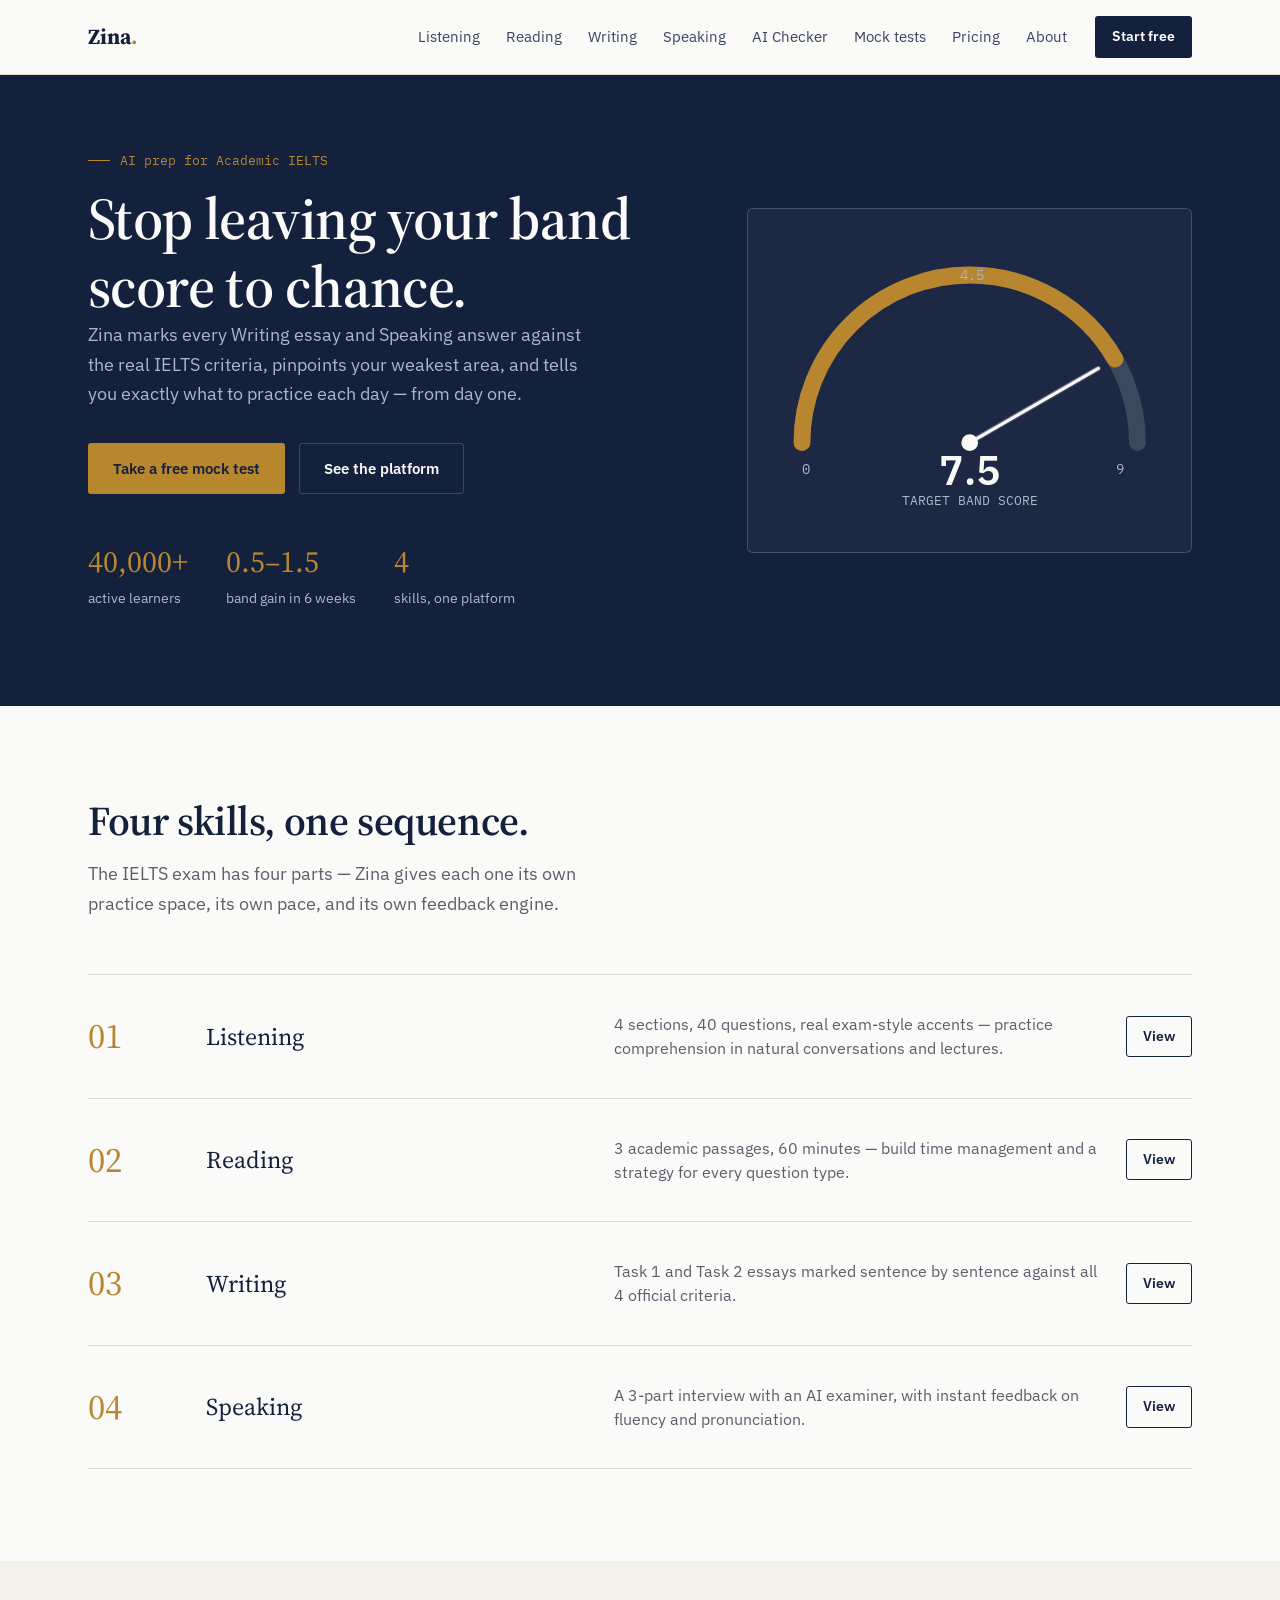
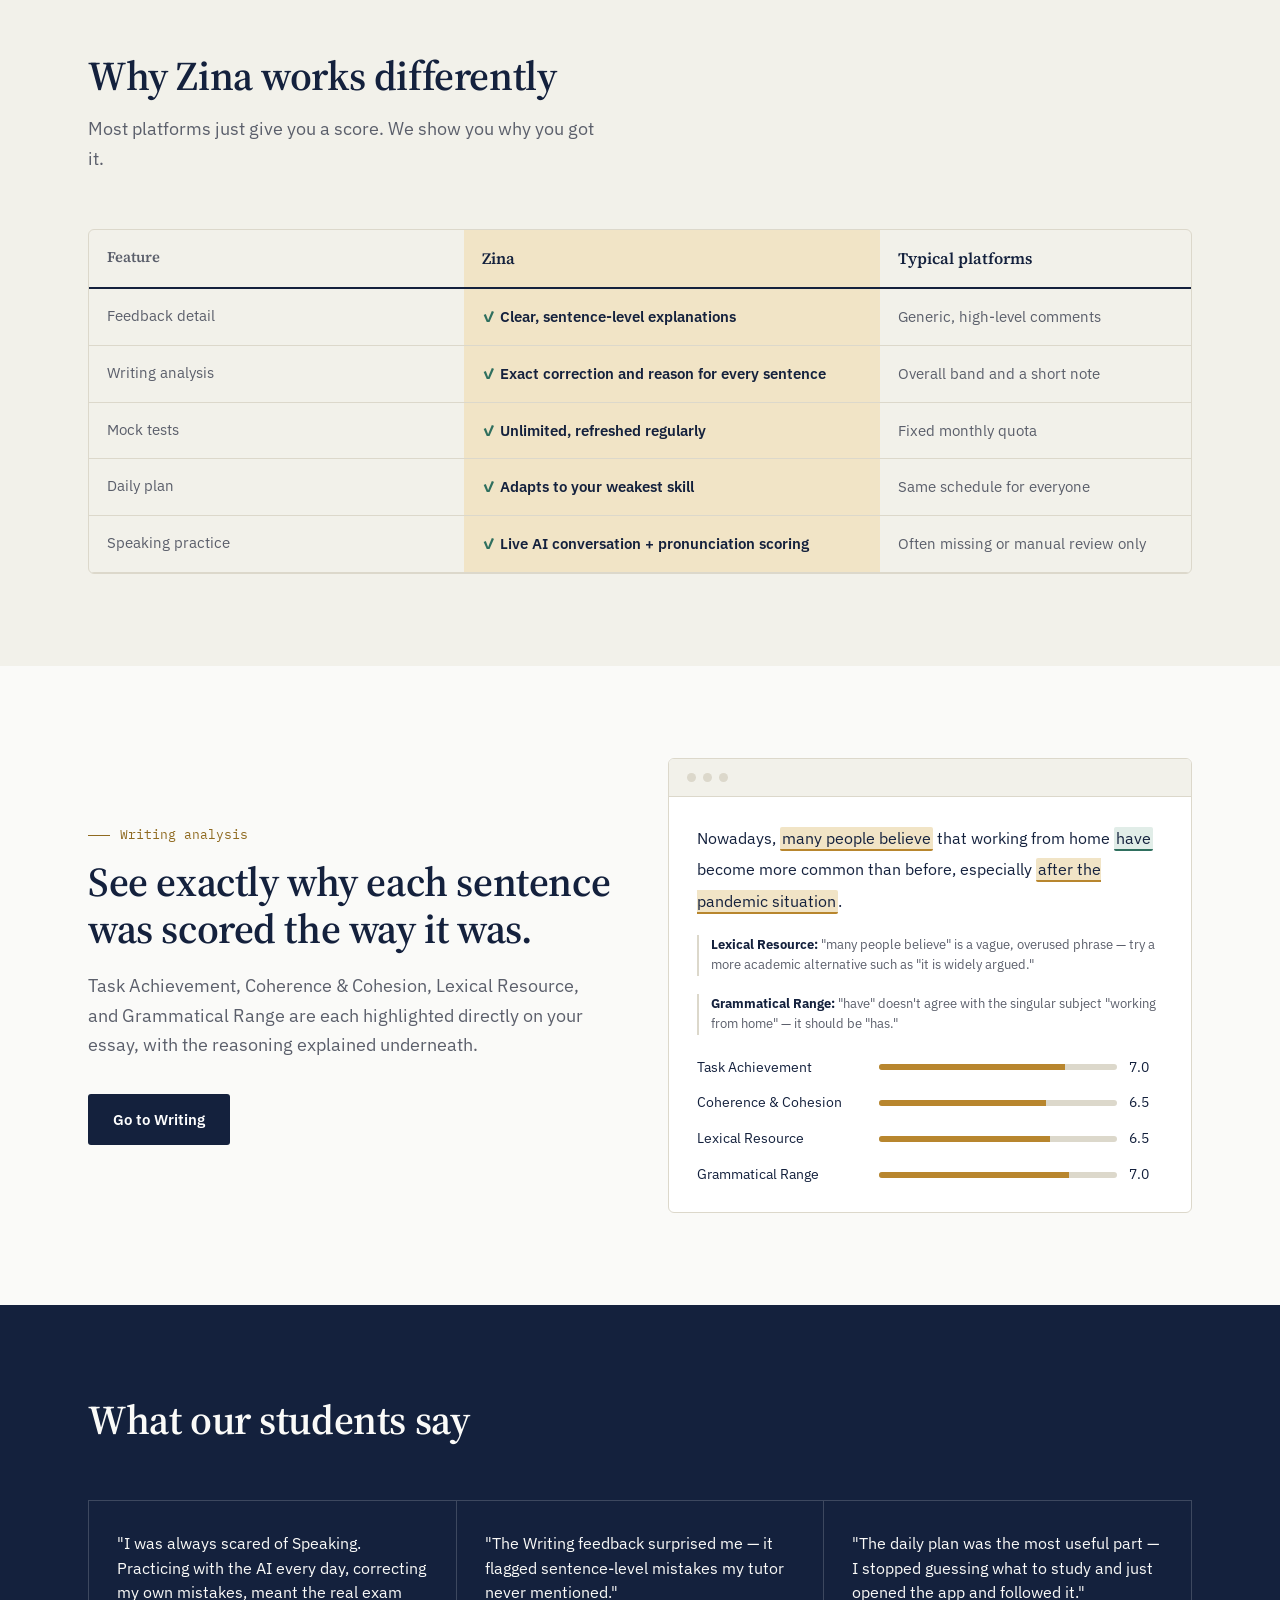
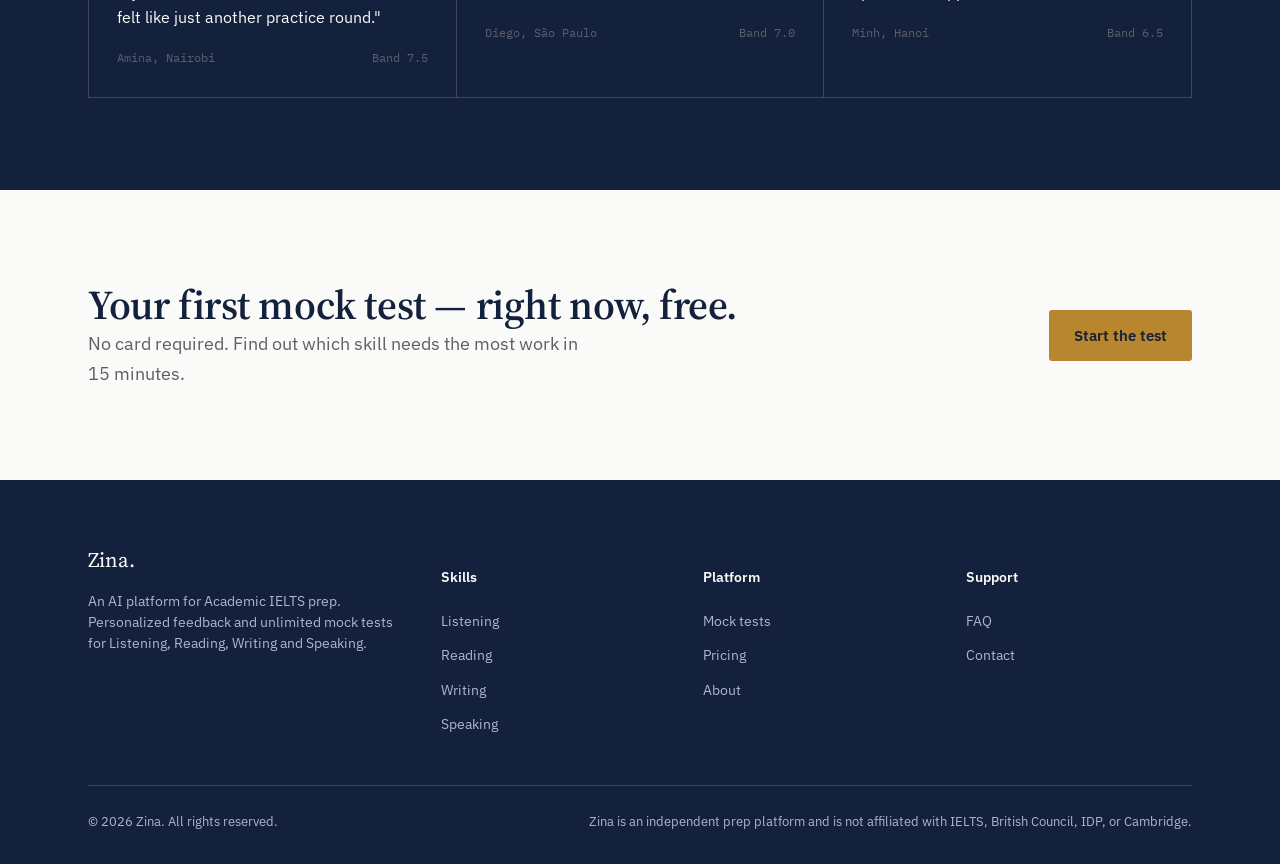
==== index.html @ 62f92fc1 "Initial commit" ====
<!DOCTYPE html>
<html lang="en">
<head>
<meta charset="UTF-8">
<meta name="viewport" content="width=device-width, initial-scale=1.0">
<title>Zina — Prep for IELTS with AI feedback that actually explains why</title>
<meta name="description" content="Zina gives you sentence-level AI feedback on Listening, Reading, Writing and Speaking, unlimited mock tests, and a clear band score breakdown.">
<link rel="preconnect" href="https://fonts.googleapis.com">
<link rel="preconnect" href="https://fonts.gstatic.com" crossorigin>
<link href="https://fonts.googleapis.com/css2?family=Source+Serif+4:opsz,wght@8..60,500;8..60,600;8..60,700&family=IBM+Plex+Sans:wght@400;500;600;700&family=IBM+Plex+Mono:wght@400;500&display=swap" rel="stylesheet">
<link rel="stylesheet" href="assets/style.css">
</head>
<body>

<header class="site-header">
  <div class="wrap header-inner">
    <a href="index.html" class="logo">Zina<span>.</span></a>
    <nav class="main-nav" id="mainNav">
      <a href="listening.html">Listening</a>
      <a href="reading.html">Reading</a>
      <a href="writing.html">Writing</a>
      <a href="speaking.html">Speaking</a>
      <a href="ai-practice.html">AI Checker</a>
      <a href="mock-tests.html">Mock tests</a>
      <a href="pricing.html">Pricing</a>
      <a href="about.html">About</a>
    </nav>
    <div class="header-cta">
      <a href="pricing.html" class="btn btn-primary btn-sm">Start free</a>
      <button class="nav-toggle" id="navToggle" aria-label="Open menu"><span></span></button>
    </div>
  </div>
</header>

<section class="hero on-ink">
  <div class="wrap hero-inner">
    <div>
      <div class="kicker">AI prep for Academic IELTS</div>
      <h1 class="h-xl">Stop leaving your band score to chance.</h1>
      <p class="lede">Zina marks every Writing essay and Speaking answer against the real IELTS criteria, pinpoints your weakest area, and tells you exactly what to practice each day — from day one.</p>
      <div class="btn-row">
        <a href="mock-tests.html" class="btn btn-gold">Take a free mock test</a>
        <a href="#platform" class="btn btn-outline">See the platform</a>
      </div>
      <div class="stat-row">
        <div><span class="num">40,000+</span><span class="lbl">active learners</span></div>
        <div><span class="num">0.5–1.5</span><span class="lbl">band gain in 6 weeks</span></div>
        <div><span class="num">4</span><span class="lbl">skills, one platform</span></div>
      </div>
    </div>

    <div class="gauge-card">
      <svg viewBox="0 0 320 230" width="100%" height="auto" role="img" aria-label="Gauge showing a target band of 7.5">
        <path d="M 20 170 A 140 140 0 0 1 300 170" fill="none" stroke="rgba(250,250,248,0.14)" stroke-width="14" stroke-linecap="round"/>
        <path d="M 20 170 A 140 140 0 0 1 300 170" fill="none" stroke="#B8862E" stroke-width="14" stroke-linecap="round" stroke-dasharray="366.5 439.8"/>
        <text x="20" y="196" font-family="IBM Plex Mono, monospace" font-size="12" fill="#AEB6CC">0</text>
        <text x="152" y="34" font-family="IBM Plex Mono, monospace" font-size="12" fill="#AEB6CC">4.5</text>
        <text x="282" y="196" font-family="IBM Plex Mono, monospace" font-size="12" fill="#AEB6CC">9</text>
        <g class="gauge-needle" data-band="7.5">
          <line x1="160" y1="170" x2="160" y2="46" stroke="#FAFAF8" stroke-width="3" stroke-linecap="round"/>
        </g>
        <circle cx="160" cy="170" r="7" fill="#FAFAF8"/>
        <text x="160" y="205" text-anchor="middle" font-family="Source Serif 4, serif" font-size="34" font-weight="600" fill="#FAFAF8">7.5</text>
        <text x="160" y="222" text-anchor="middle" font-family="IBM Plex Mono, monospace" font-size="10.5" fill="#AEB6CC">TARGET BAND SCORE</text>
      </svg>
    </div>
  </div>
</section>

<section class="section" id="platform">
  <div class="wrap">
    <div class="section-head">
      <div>
        <h2 class="h-lg">Four skills, one sequence.</h2>
        <p class="lede">The IELTS exam has four parts — Zina gives each one its own practice space, its own pace, and its own feedback engine.</p>
      </div>
    </div>

    <ul class="skill-index">
      <li>
        <div class="skill-row">
          <span class="skill-num">01</span>
          <span class="skill-title">Listening</span>
          <span class="skill-desc">4 sections, 40 questions, real exam-style accents — practice comprehension in natural conversations and lectures.</span>
          <a href="listening.html" class="btn btn-outline btn-sm">View</a>
        </div>
      </li>
      <li>
        <div class="skill-row">
          <span class="skill-num">02</span>
          <span class="skill-title">Reading</span>
          <span class="skill-desc">3 academic passages, 60 minutes — build time management and a strategy for every question type.</span>
          <a href="reading.html" class="btn btn-outline btn-sm">View</a>
        </div>
      </li>
      <li>
        <div class="skill-row">
          <span class="skill-num">03</span>
          <span class="skill-title">Writing</span>
          <span class="skill-desc">Task 1 and Task 2 essays marked sentence by sentence against all 4 official criteria.</span>
          <a href="writing.html" class="btn btn-outline btn-sm">View</a>
        </div>
      </li>
      <li>
        <div class="skill-row">
          <span class="skill-num">04</span>
          <span class="skill-title">Speaking</span>
          <span class="skill-desc">A 3-part interview with an AI examiner, with instant feedback on fluency and pronunciation.</span>
          <a href="speaking.html" class="btn btn-outline btn-sm">View</a>
        </div>
      </li>
    </ul>
  </div>
</section>

<section class="section section-alt">
  <div class="wrap">
    <div class="section-head">
      <div>
        <h2 class="h-lg">Why Zina works differently</h2>
        <p class="lede">Most platforms just give you a score. We show you why you got it.</p>
      </div>
    </div>
    <div class="table-scroll">
      <table class="compare-table">
        <thead>
          <tr><th>Feature</th><th class="col-us">Zina</th><th>Typical platforms</th></tr>
        </thead>
        <tbody>
          <tr><td>Feedback detail</td><td class="col-us"><span class="tick">✓</span> Clear, sentence-level explanations</td><td><span class="cross">Generic, high-level comments</span></td></tr>
          <tr><td>Writing analysis</td><td class="col-us"><span class="tick">✓</span> Exact correction and reason for every sentence</td><td><span class="cross">Overall band and a short note</span></td></tr>
          <tr><td>Mock tests</td><td class="col-us"><span class="tick">✓</span> Unlimited, refreshed regularly</td><td><span class="cross">Fixed monthly quota</span></td></tr>
          <tr><td>Daily plan</td><td class="col-us"><span class="tick">✓</span> Adapts to your weakest skill</td><td><span class="cross">Same schedule for everyone</span></td></tr>
          <tr><td>Speaking practice</td><td class="col-us"><span class="tick">✓</span> Live AI conversation + pronunciation scoring</td><td><span class="cross">Often missing or manual review only</span></td></tr>
        </tbody>
      </table>
    </div>
  </div>
</section>

<section class="section">
  <div class="wrap grid-2">
    <div>
      <div class="kicker">Writing analysis</div>
      <h2 class="h-lg">See exactly why each sentence was scored the way it was.</h2>
      <p class="lede" style="margin-top:18px;">Task Achievement, Coherence &amp; Cohesion, Lexical Resource, and Grammatical Range are each highlighted directly on your essay, with the reasoning explained underneath.</p>
      <div class="btn-row">
        <a href="writing.html" class="btn btn-primary">Go to Writing</a>
      </div>
    </div>
    <div class="mockup">
      <div class="mockup-bar"><span></span><span></span><span></span></div>
      <div class="mockup-body">
        <p class="essay-line">Nowadays, <span class="mark tr">many people believe</span> that working from home <span class="mark gr">have</span> become more common than before, especially <span class="mark tr">after the pandemic situation</span>.</p>
        <div class="annot"><b>Lexical Resource:</b> "many people believe" is a vague, overused phrase — try a more academic alternative such as "it is widely argued."</div>
        <div class="annot"><b>Grammatical Range:</b> "have" doesn't agree with the singular subject "working from home" — it should be "has."</div>
        <div class="criteria-bars">
          <div class="criteria-bar"><span>Task Achievement</span><div class="criteria-track"><div class="criteria-fill" style="width:78%;"></div></div><span>7.0</span></div>
          <div class="criteria-bar"><span>Coherence &amp; Cohesion</span><div class="criteria-track"><div class="criteria-fill" style="width:70%;"></div></div><span>6.5</span></div>
          <div class="criteria-bar"><span>Lexical Resource</span><div class="criteria-track"><div class="criteria-fill" style="width:72%;"></div></div><span>6.5</span></div>
          <div class="criteria-bar"><span>Grammatical Range</span><div class="criteria-track"><div class="criteria-fill" style="width:80%;"></div></div><span>7.0</span></div>
        </div>
      </div>
    </div>
  </div>
</section>

<section class="section section-ink">
  <div class="wrap">
    <div class="section-head on-ink">
      <div>
        <h2 class="h-lg">What our students say</h2>
      </div>
    </div>
  </div>
  <div class="wrap">
    <div class="testi-grid" style="border-color:var(--rule-dark);">
      <div class="testi" style="border-color:var(--rule-dark);">
        <p>"I was always scared of Speaking. Practicing with the AI every day, correcting my own mistakes, meant the real exam felt like just another practice round."</p>
        <div class="who"><span>Amina, Nairobi</span><span>Band 7.5</span></div>
      </div>
      <div class="testi" style="border-color:var(--rule-dark);">
        <p>"The Writing feedback surprised me — it flagged sentence-level mistakes my tutor never mentioned."</p>
        <div class="who"><span>Diego, São Paulo</span><span>Band 7.0</span></div>
      </div>
      <div class="testi" style="border-color:var(--rule-dark);">
        <p>"The daily plan was the most useful part — I stopped guessing what to study and just opened the app and followed it."</p>
        <div class="who"><span>Minh, Hanoi</span><span>Band 6.5</span></div>
      </div>
    </div>
  </div>
</section>

<section class="section">
  <div class="wrap cta-band">
    <div>
      <h2 class="h-lg">Your first mock test — right now, free.</h2>
      <p class="lede">No card required. Find out which skill needs the most work in 15 minutes.</p>
    </div>
    <a href="mock-tests.html" class="btn btn-gold">Start the test</a>
  </div>
</section>

<footer class="site-footer">
  <div class="wrap">
    <div class="footer-grid">
      <div>
        <div class="footer-logo">Zina.</div>
        <p class="footer-note">An AI platform for Academic IELTS prep. Personalized feedback and unlimited mock tests for Listening, Reading, Writing and Speaking.</p>
      </div>
      <div>
        <h5>Skills</h5>
        <a href="listening.html">Listening</a>
        <a href="reading.html">Reading</a>
        <a href="writing.html">Writing</a>
        <a href="speaking.html">Speaking</a>
      </div>
      <div>
        <h5>Platform</h5>
        <a href="mock-tests.html">Mock tests</a>
        <a href="pricing.html">Pricing</a>
        <a href="about.html">About</a>
      </div>
      <div>
        <h5>Support</h5>
        <a href="about.html#faq">FAQ</a>
        <a href="about.html#contact">Contact</a>
      </div>
    </div>
    <div class="footer-bottom">
      <span>© 2026 Zina. All rights reserved.</span>
      <span>Zina is an independent prep platform and is not affiliated with IELTS, British Council, IDP, or Cambridge.</span>
    </div>
  </div>
</footer>

<script src="assets/script.js"></script>
</body>
</html>
---- assets/style.css ----
/* ============================================================
   Zina — IELTS prep platform
   Design tokens
   ============================================================ */
:root{
  --ink:        #14213D;   /* deep navy - primary text & dark surfaces */
  --ink-70:     #3B4560;
  --paper:      #FAFAF8;   /* page background */
  --paper-dim:  #F2F1EA;   /* secondary surface */
  --white:      #FFFFFF;
  --gold:       #B8862E;   /* certificate-seal gold, accent */
  --gold-deep:  #8F6A20;
  --gold-tint:  #F1E4C6;
  --green:      #2F6F5E;   /* correct / positive */
  --green-tint: #E1EDE8;
  --rule:       #DCD8CB;   /* hairline rule */
  --rule-dark:  rgba(250,250,248,0.18);
  --muted:      #5B5F6B;
  --muted-on-ink: #AEB6CC;
  --radius-sm:  3px;
  --radius-md:  6px;
  --max:        1160px;
  --serif:      "Source Serif 4", Georgia, "Times New Roman", serif;
  --sans:       "IBM Plex Sans", -apple-system, BlinkMacSystemFont, "Segoe UI", sans-serif;
  --mono:       "IBM Plex Mono", ui-monospace, SFMono-Regular, Menlo, monospace;
}

*, *::before, *::after{ box-sizing:border-box; }
html{ scroll-behavior:smooth; }
body{
  margin:0;
  font-family:var(--sans);
  color:var(--ink);
  background:var(--paper);
  font-size:16px;
  line-height:1.55;
  -webkit-font-smoothing:antialiased;
}
img{ max-width:100%; display:block; }
a{ color:inherit; text-decoration:none; }
ul{ margin:0; padding:0; list-style:none; }
h1,h2,h3,h4{ font-family:var(--serif); font-weight:600; line-height:1.15; margin:0; color:var(--ink); }
p{ margin:0; }
button{ font-family:inherit; cursor:pointer; }

@media (prefers-reduced-motion: reduce){
  *{ animation-duration:0.01ms !important; animation-iteration-count:1 !important; transition-duration:0.01ms !important; scroll-behavior:auto !important; }
}

:focus-visible{ outline:2px solid var(--gold); outline-offset:2px; }

.wrap{ max-width:var(--max); margin:0 auto; padding:0 28px; }

/* ---------- Typography helpers ---------- */
.h-xl{ font-size:clamp(2.4rem, 4.6vw, 4rem); letter-spacing:-0.01em; }
.h-lg{ font-size:clamp(2rem, 3.2vw, 2.8rem); letter-spacing:-0.01em; }
.h-md{ font-size:clamp(1.4rem, 2vw, 1.8rem); }
.lede{ font-size:1.15rem; color:var(--muted); max-width:46ch; line-height:1.6; }
.on-ink .lede{ color:var(--muted-on-ink); }
.on-ink{ color:var(--paper); }
.on-ink h1, .on-ink h2, .on-ink h3{ color:var(--paper); }

.kicker{
  display:flex; align-items:center; gap:10px;
  font-family:var(--mono); font-size:0.8rem; color:var(--gold-deep);
  margin-bottom:14px;
}
.on-ink .kicker{ color:var(--gold); }
.kicker::before{ content:""; width:22px; height:1px; background:currentColor; display:inline-block; }

/* ---------- Buttons ---------- */
.btn{
  display:inline-flex; align-items:center; justify-content:center; gap:8px;
  padding:13px 24px; border-radius:var(--radius-sm);
  font-weight:600; font-size:0.95rem; border:1px solid transparent;
  transition:background .15s ease, color .15s ease, border-color .15s ease;
  white-space:nowrap;
}
.btn-primary{ background:var(--ink); color:var(--white); }
.btn-primary:hover{ background:var(--gold-deep); }
.btn-gold{ background:var(--gold); color:var(--ink); }
.btn-gold:hover{ background:var(--gold-deep); color:var(--white); }
.btn-outline{ border-color:var(--ink); color:var(--ink); }
.btn-outline:hover{ background:var(--ink); color:var(--white); }
.on-ink .btn-outline{ border-color:var(--rule-dark); color:var(--paper); }
.on-ink .btn-outline:hover{ background:var(--paper); color:var(--ink); }
.btn-sm{ padding:9px 16px; font-size:0.85rem; }
.btn-row{ display:flex; gap:14px; flex-wrap:wrap; margin-top:34px; }

/* ============================================================
   Header
   ============================================================ */
.site-header{
  position:sticky; top:0; z-index:50;
  background:rgba(250,250,248,0.92); backdrop-filter:blur(8px);
  border-bottom:1px solid var(--rule);
}
.header-inner{ display:flex; align-items:center; gap:28px; height:74px; }
.logo{ font-family:var(--serif); font-weight:700; font-size:1.35rem; color:var(--ink); margin-right:auto; }
.logo span{ color:var(--gold); }
.main-nav{ display:flex; gap:26px; }
.main-nav a{ font-size:0.94rem; color:var(--ink-70); padding:6px 0; border-bottom:1px solid transparent; }
.main-nav a:hover, .main-nav a.active{ color:var(--ink); border-color:var(--gold); }
.header-cta{ display:flex; align-items:center; gap:16px; }
.nav-toggle{
  display:none; width:38px; height:38px; border:1px solid var(--rule); background:none;
  border-radius:var(--radius-sm); position:relative;
}
.nav-toggle span, .nav-toggle::before, .nav-toggle::after{
  content:""; position:absolute; left:9px; right:9px; height:1.5px; background:var(--ink);
}
.nav-toggle::before{ top:13px; } .nav-toggle span{ top:18px; position:absolute; } .nav-toggle::after{ top:23px; }

@media (max-width:920px){
  .main-nav{
    position:absolute; top:74px; left:0; right:0; background:var(--paper);
    border-bottom:1px solid var(--rule); flex-direction:column; gap:0; padding:8px 28px 18px;
    display:none;
  }
  .main-nav.open{ display:flex; }
  .main-nav a{ padding:12px 0; border-bottom:1px solid var(--rule); width:100%; }
  .header-cta .btn-sm{ display:none; }
  .nav-toggle{ display:block; }
}

/* ============================================================
   Hero
   ============================================================ */
.hero{ background:var(--ink); color:var(--paper); padding:76px 0 96px; overflow:hidden; }
.hero-inner{ display:grid; grid-template-columns:1.15fr 0.85fr; gap:56px; align-items:center; }
@media (max-width:880px){ .hero-inner{ grid-template-columns:1fr; } }

.stat-row{ display:flex; gap:38px; margin-top:44px; flex-wrap:wrap; }
.stat-row .num{ font-family:var(--serif); font-size:1.9rem; color:var(--gold); display:block; }
.stat-row .lbl{ font-size:0.86rem; color:var(--muted-on-ink); }

/* Gauge */
.gauge-card{
  background:rgba(255,255,255,0.04); border:1px solid var(--rule-dark);
  border-radius:var(--radius-md); padding:30px; text-align:center;
}
.gauge-figure{ position:relative; width:100%; max-width:320px; margin:0 auto; }
.gauge-needle{
  transform-origin:160px 170px;
  animation:sweep 1.4s cubic-bezier(.2,.9,.25,1) forwards;
}
@keyframes sweep{
  from{ transform:rotate(-90deg); }
  to{ transform:rotate(var(--needle-angle, 45deg)); }
}
.gauge-score{ font-family:var(--serif); font-size:2.6rem; color:var(--paper); margin-top:-58px; }
.gauge-caption{ font-family:var(--mono); font-size:0.8rem; color:var(--muted-on-ink); margin-top:6px; }

/* ============================================================
   Sections generic
   ============================================================ */
.section{ padding:92px 0; }
.section-tight{ padding:56px 0; }
.section-alt{ background:var(--paper-dim); }
.section-ink{ background:var(--ink); color:var(--paper); }
.section-head{ display:flex; justify-content:space-between; align-items:flex-end; gap:24px; margin-bottom:56px; flex-wrap:wrap; }
.section-head .lede{ margin-top:14px; }

/* ---------- Skills index (numbered rows, TOC style) ---------- */
.skill-row{
  display:grid; grid-template-columns:90px 1.1fr 1.4fr auto; gap:28px; align-items:center;
  padding:34px 0; border-top:1px solid var(--rule);
}
.skill-index{ list-style:none; margin:0; padding:0; }
.skill-index li:last-child .skill-row{ border-bottom:1px solid var(--rule); }
.skill-num{ font-family:var(--serif); font-size:2.2rem; color:var(--gold); }
.skill-title{ font-family:var(--serif); font-size:1.5rem; }
.skill-desc{ color:var(--muted); font-size:0.98rem; }
.skill-row .btn{ justify-self:end; }
@media (max-width:760px){
  .skill-row{ grid-template-columns:50px 1fr; row-gap:10px; }
  .skill-row .btn{ grid-column:2; justify-self:start; }
}

/* ---------- Comparison table ---------- */
.compare-table{ width:100%; border-collapse:collapse; font-size:0.96rem; }
.compare-table th, .compare-table td{ padding:16px 18px; border-bottom:1px solid var(--rule); text-align:left; vertical-align:top; }
.compare-table thead th{ font-family:var(--serif); font-size:1rem; font-weight:600; border-bottom:2px solid var(--ink); }
.compare-table td:first-child, .compare-table th:first-child{ color:var(--muted); font-size:0.92rem; width:34%; }
.compare-table .col-us{ background:var(--gold-tint); font-weight:600; }
.tick{ color:var(--green); font-weight:700; }
.cross{ color:var(--muted); }
.table-scroll{ overflow-x:auto; border:1px solid var(--rule); border-radius:var(--radius-md); }
.table-scroll table{ min-width:640px; }

/* ---------- Feature list rows (icon + text) ---------- */
.feature-grid{ display:grid; grid-template-columns:repeat(3,1fr); gap:1px; background:var(--rule); border:1px solid var(--rule); }
.feature-cell{ background:var(--paper); padding:32px; }
.feature-cell .ic{ width:34px; height:34px; margin-bottom:18px; color:var(--gold); }
.feature-cell h3{ font-size:1.15rem; margin-bottom:10px; }
.feature-cell p{ color:var(--muted); font-size:0.94rem; }
@media (max-width:820px){ .feature-grid{ grid-template-columns:1fr; } }

/* ---------- Writing/Speaking feedback mockup ---------- */
.mockup{
  background:var(--white); border:1px solid var(--rule); border-radius:var(--radius-md);
  overflow:hidden;
}
.mockup-bar{ display:flex; gap:7px; padding:14px 18px; border-bottom:1px solid var(--rule); background:var(--paper-dim); }
.mockup-bar span{ width:9px; height:9px; border-radius:50%; background:var(--rule); }
.mockup-body{ padding:26px 28px; }
.essay-line{ font-size:0.98rem; line-height:2; }
.mark{ padding:1px 2px; border-radius:2px; position:relative; cursor:default; }
.mark.tr{ background:var(--gold-tint); border-bottom:2px solid var(--gold); }
.mark.gr{ background:var(--green-tint); border-bottom:2px solid var(--green); }
.annot{ font-size:0.82rem; color:var(--muted); border-left:2px solid var(--rule); padding-left:12px; margin-top:18px; }
.annot b{ color:var(--ink); }

.criteria-bars{ margin-top:22px; display:grid; gap:14px; }
.criteria-bar{ display:grid; grid-template-columns:170px 1fr 34px; align-items:center; gap:12px; font-size:0.88rem; }
.criteria-track{ height:6px; background:var(--rule); border-radius:3px; overflow:hidden; }
.criteria-fill{ height:100%; background:var(--gold); }

/* ---------- Testimonials ---------- */
.testi-grid{ display:grid; grid-template-columns:repeat(3,1fr); gap:0; border-top:1px solid var(--rule); border-left:1px solid var(--rule); }
.testi{ border-right:1px solid var(--rule); border-bottom:1px solid var(--rule); padding:30px 28px; }
.testi p{ font-size:1rem; }
.testi .who{ margin-top:18px; display:flex; justify-content:space-between; font-family:var(--mono); font-size:0.78rem; color:var(--muted); }
@media (max-width:820px){ .testi-grid{ grid-template-columns:1fr; } }

/* ---------- Pricing ---------- */
.price-grid{ display:grid; grid-template-columns:repeat(3,1fr); gap:22px; }
@media (max-width:900px){ .price-grid{ grid-template-columns:1fr; } }
.price-card{ border:1px solid var(--rule); border-radius:var(--radius-md); padding:34px; display:flex; flex-direction:column; background:var(--white); }
.price-card.featured{ border-color:var(--ink); box-shadow:0 0 0 1px var(--ink); }
.price-flag{ font-family:var(--mono); font-size:0.75rem; color:var(--gold-deep); margin-bottom:14px; }
.price-amount{ font-family:var(--serif); font-size:2.4rem; margin:12px 0 4px; }
.price-amount sub{ font-family:var(--sans); font-size:0.95rem; color:var(--muted); }
.price-list{ margin:26px 0; display:grid; gap:12px; }
.price-list li{ font-size:0.92rem; display:flex; gap:10px; }
.price-list li::before{ content:"—"; color:var(--gold); flex-shrink:0; }
.price-card .btn{ margin-top:auto; }

/* ---------- FAQ accordion ---------- */
.faq-item{ border-bottom:1px solid var(--rule); }
.faq-q{
  width:100%; text-align:left; background:none; border:0; padding:22px 0;
  display:flex; justify-content:space-between; align-items:center; gap:20px;
  font-family:var(--serif); font-size:1.08rem; color:var(--ink);
}
.faq-q .plus{ font-family:var(--mono); font-size:1.2rem; color:var(--gold-deep); transition:transform .2s ease; flex-shrink:0; }
.faq-item.open .faq-q .plus{ transform:rotate(45deg); }
.faq-a{ max-height:0; overflow:hidden; transition:max-height .25s ease; }
.faq-item.open .faq-a{ max-height:400px; }
.faq-a p{ padding-bottom:22px; color:var(--muted); max-width:70ch; }

/* ---------- Format / info tables ---------- */
.info-grid{ display:grid; grid-template-columns:repeat(4,1fr); gap:1px; background:var(--rule); border:1px solid var(--rule); margin-top:40px; }
.info-cell{ background:var(--white); padding:24px 22px; }
.info-cell .num{ font-family:var(--mono); font-size:0.78rem; color:var(--gold-deep); }
.info-cell .val{ font-family:var(--serif); font-size:1.7rem; margin:8px 0 4px; }
.info-cell .lbl2{ font-size:0.85rem; color:var(--muted); }
@media (max-width:760px){ .info-grid{ grid-template-columns:1fr 1fr; } }

/* ---------- Steps ---------- */
.steps{ display:grid; gap:0; margin-top:10px; }
.step{ display:grid; grid-template-columns:56px 1fr; gap:24px; padding:26px 0; border-top:1px solid var(--rule); }
.steps > .step:last-child{ border-bottom:1px solid var(--rule); }
.step .n{ font-family:var(--serif); color:var(--gold); font-size:1.3rem; }
.step h4{ font-size:1.1rem; margin-bottom:6px; }
.step p{ color:var(--muted); font-size:0.94rem; max-width:56ch; }

/* ---------- CTA band ---------- */
.cta-band{ text-align:left; display:flex; justify-content:space-between; align-items:center; gap:30px; flex-wrap:wrap; }

/* ---------- Footer ---------- */
.site-footer{ background:var(--ink); color:var(--muted-on-ink); padding:64px 0 32px; }
.footer-grid{ display:grid; grid-template-columns:1.4fr 1fr 1fr 1fr; gap:36px; padding-bottom:44px; border-bottom:1px solid var(--rule-dark); }
.footer-grid h5{ color:var(--paper); font-family:var(--sans); font-size:0.85rem; font-weight:600; margin-bottom:16px; }
.footer-grid a{ display:block; padding:6px 0; font-size:0.9rem; }
.footer-grid a:hover{ color:var(--gold); }
.footer-logo{ font-family:var(--serif); font-size:1.3rem; color:var(--paper); margin-bottom:14px; }
.footer-note{ font-size:0.85rem; max-width:42ch; }
.footer-bottom{ display:flex; justify-content:space-between; padding-top:26px; font-size:0.8rem; flex-wrap:wrap; gap:10px; }
@media (max-width:820px){ .footer-grid{ grid-template-columns:1fr 1fr; } }

/* ---------- Utility ---------- */
.grid-2{ display:grid; grid-template-columns:1fr 1fr; gap:56px; align-items:center; }
@media (max-width:880px){ .grid-2{ grid-template-columns:1fr; gap:36px; } }
.tag{ display:inline-block; font-family:var(--mono); font-size:0.72rem; padding:4px 9px; border:1px solid var(--rule); border-radius:20px; color:var(--muted); margin-right:8px; margin-bottom:8px;}
.page-hero{ padding:64px 0 60px; border-bottom:1px solid var(--rule); }
.page-hero .lede{ margin-top:16px; }
.breadcrumb{ font-family:var(--mono); font-size:0.78rem; color:var(--muted); margin-bottom:18px; }
.breadcrumb a{ color:var(--gold-deep); }
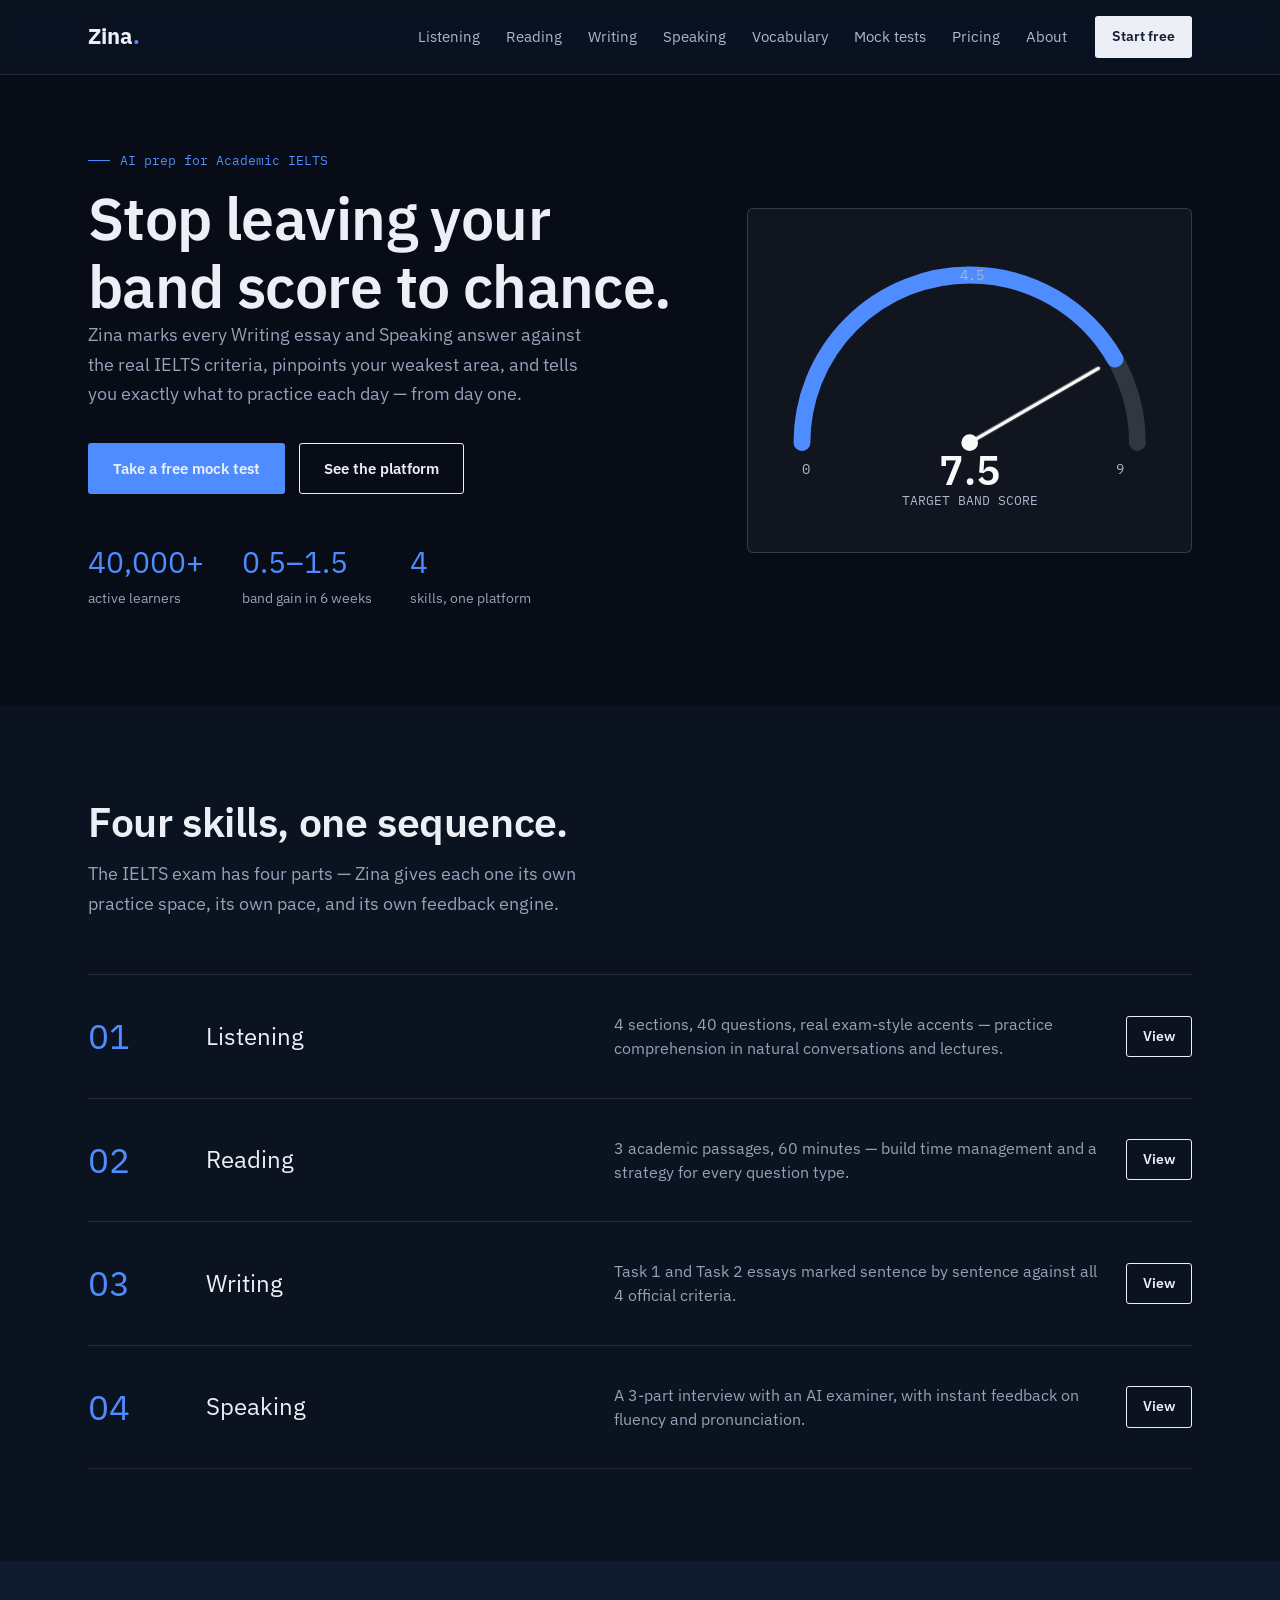
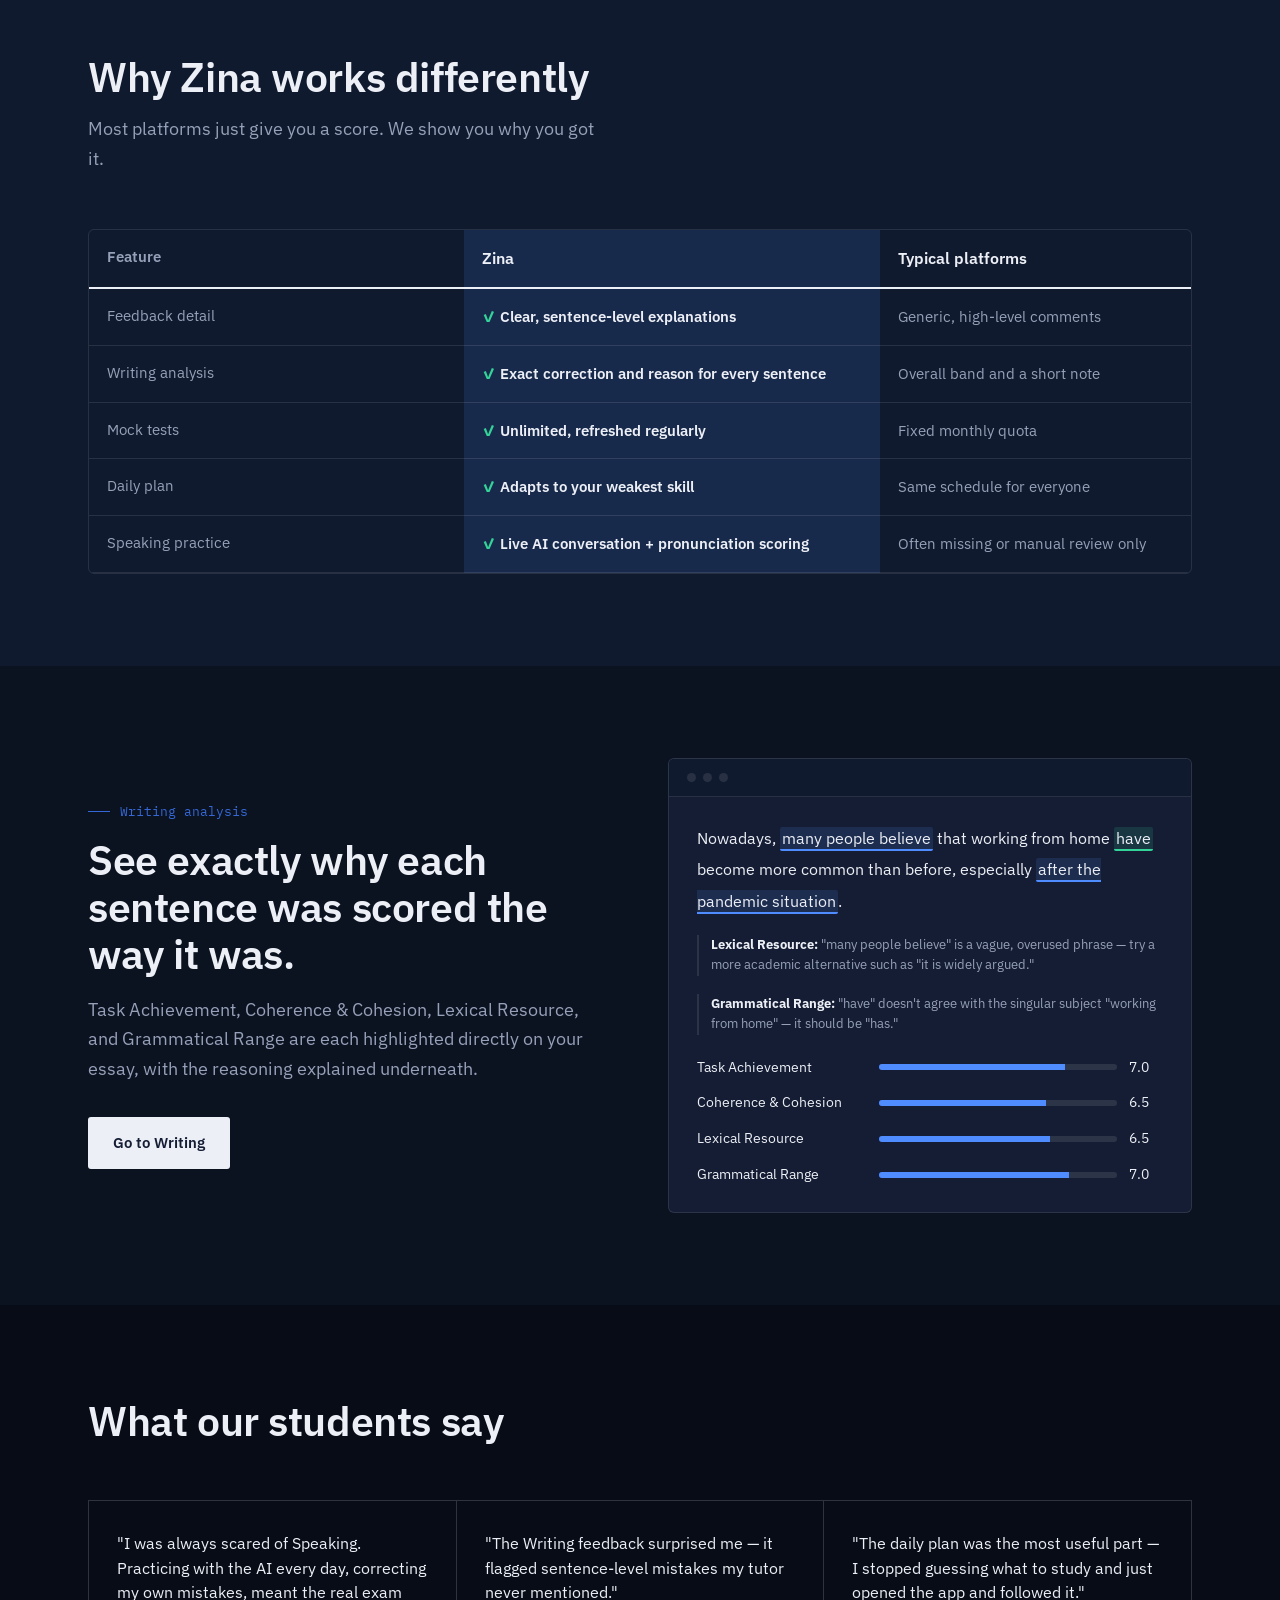
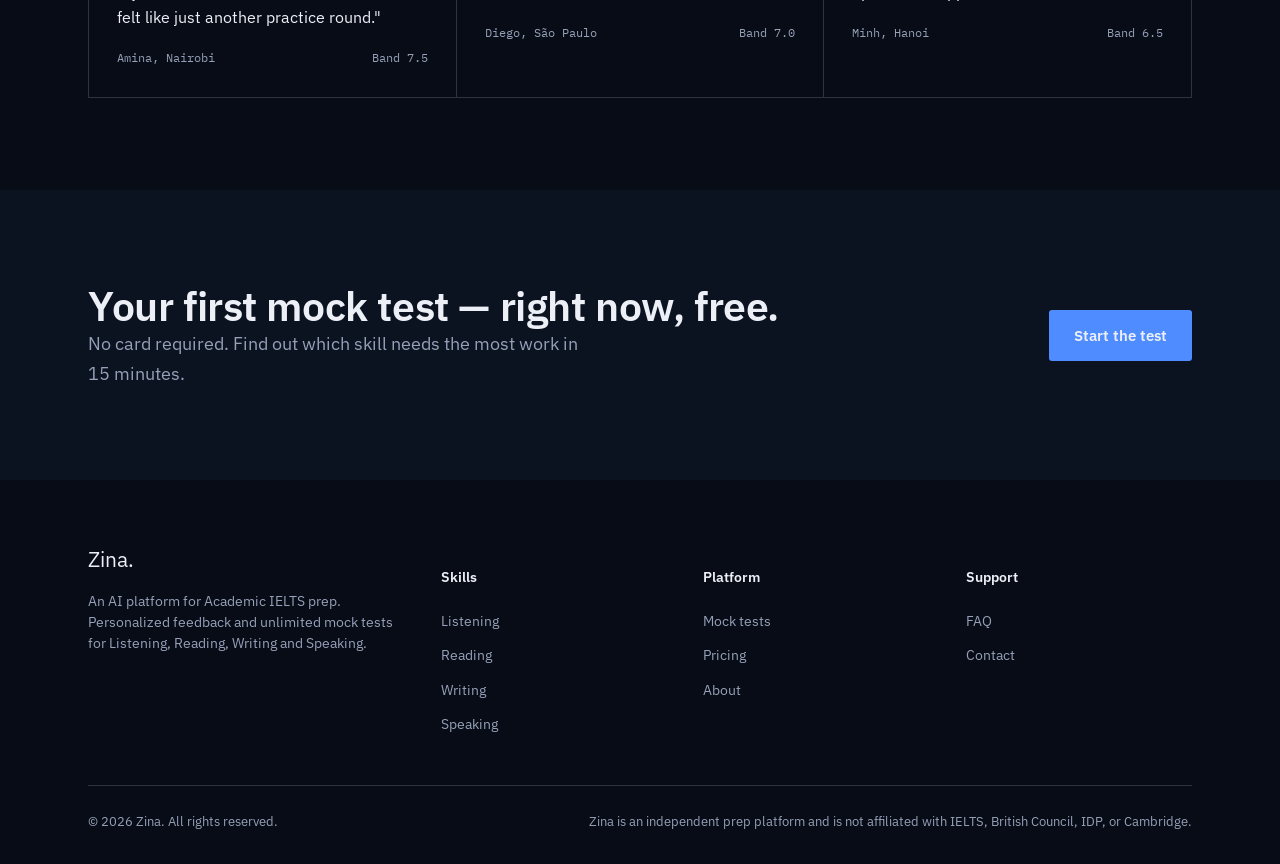
==== commit fedb3ac0: "essential changes" ====
--- a/index.html
+++ b/index.html
@@ -20,7 +20,7 @@
       <a href="reading.html">Reading</a>
       <a href="writing.html">Writing</a>
       <a href="speaking.html">Speaking</a>
-      <a href="ai-practice.html">AI Checker</a>
+      <a href="vocabulary.html">Vocabulary</a>
       <a href="mock-tests.html">Mock tests</a>
       <a href="pricing.html">Pricing</a>
       <a href="about.html">About</a>
@@ -52,7 +52,7 @@
     <div class="gauge-card">
       <svg viewBox="0 0 320 230" width="100%" height="auto" role="img" aria-label="Gauge showing a target band of 7.5">
         <path d="M 20 170 A 140 140 0 0 1 300 170" fill="none" stroke="rgba(250,250,248,0.14)" stroke-width="14" stroke-linecap="round"/>
-        <path d="M 20 170 A 140 140 0 0 1 300 170" fill="none" stroke="#B8862E" stroke-width="14" stroke-linecap="round" stroke-dasharray="366.5 439.8"/>
+        <path d="M 20 170 A 140 140 0 0 1 300 170" fill="none" stroke="#4F8CFF" stroke-width="14" stroke-linecap="round" stroke-dasharray="366.5 439.8"/>
         <text x="20" y="196" font-family="IBM Plex Mono, monospace" font-size="12" fill="#AEB6CC">0</text>
         <text x="152" y="34" font-family="IBM Plex Mono, monospace" font-size="12" fill="#AEB6CC">4.5</text>
         <text x="282" y="196" font-family="IBM Plex Mono, monospace" font-size="12" fill="#AEB6CC">9</text>
--- a/assets/style.css
+++ b/assets/style.css
@@ -3,24 +3,25 @@
    Design tokens
    ============================================================ */
 :root{
-  --ink:        #14213D;   /* deep navy - primary text & dark surfaces */
-  --ink-70:     #3B4560;
-  --paper:      #FAFAF8;   /* page background */
-  --paper-dim:  #F2F1EA;   /* secondary surface */
-  --white:      #FFFFFF;
-  --gold:       #B8862E;   /* certificate-seal gold, accent */
-  --gold-deep:  #8F6A20;
-  --gold-tint:  #F1E4C6;
-  --green:      #2F6F5E;   /* correct / positive */
-  --green-tint: #E1EDE8;
-  --rule:       #DCD8CB;   /* hairline rule */
-  --rule-dark:  rgba(250,250,248,0.18);
-  --muted:      #5B5F6B;
-  --muted-on-ink: #AEB6CC;
+  --ink:        #EDEFF6;   /* near-white — primary text (was dark navy) */
+  --ink-70:     #AEB8CC;   /* muted light text for nav etc. */
+  --paper:      #0B1220;   /* page background — deep navy/near-black */
+  --paper-dim:  #0F1A2E;   /* secondary surface (alt sections) */
+  --deep:       #070C16;   /* darkest band — hero / footer / inverted sections */
+  --white:      #141D33;   /* elevated card surface (was pure white) */
+  --gold:       #4F8CFF;   /* primary accent — vivid blue (was gold) */
+  --gold-deep:  #3568D6;   /* accent hover/deeper */
+  --gold-tint:  rgba(79,140,255,0.14);
+  --green:      #34D399;   /* correct / positive */
+  --green-tint: rgba(52,211,153,0.14);
+  --rule:       rgba(255,255,255,0.10);   /* hairline border on dark surfaces */
+  --rule-dark:  rgba(255,255,255,0.16);
+  --muted:      #96A0B8;   /* muted light-gray text */
+  --muted-on-ink: #96A0B8;
   --radius-sm:  3px;
   --radius-md:  6px;
   --max:        1160px;
-  --serif:      "Source Serif 4", Georgia, "Times New Roman", serif;
+  --serif:      "IBM Plex Sans", -apple-system, BlinkMacSystemFont, "Segoe UI", sans-serif;
   --sans:       "IBM Plex Sans", -apple-system, BlinkMacSystemFont, "Segoe UI", sans-serif;
   --mono:       "IBM Plex Mono", ui-monospace, SFMono-Regular, Menlo, monospace;
 }
@@ -57,8 +58,6 @@
 .h-md{ font-size:clamp(1.4rem, 2vw, 1.8rem); }
 .lede{ font-size:1.15rem; color:var(--muted); max-width:46ch; line-height:1.6; }
 .on-ink .lede{ color:var(--muted-on-ink); }
-.on-ink{ color:var(--paper); }
-.on-ink h1, .on-ink h2, .on-ink h3{ color:var(--paper); }
 
 .kicker{
   display:flex; align-items:center; gap:10px;
@@ -82,8 +81,6 @@
 .btn-gold:hover{ background:var(--gold-deep); color:var(--white); }
 .btn-outline{ border-color:var(--ink); color:var(--ink); }
 .btn-outline:hover{ background:var(--ink); color:var(--white); }
-.on-ink .btn-outline{ border-color:var(--rule-dark); color:var(--paper); }
-.on-ink .btn-outline:hover{ background:var(--paper); color:var(--ink); }
 .btn-sm{ padding:9px 16px; font-size:0.85rem; }
 .btn-row{ display:flex; gap:14px; flex-wrap:wrap; margin-top:34px; }
 
@@ -92,7 +89,7 @@
    ============================================================ */
 .site-header{
   position:sticky; top:0; z-index:50;
-  background:rgba(250,250,248,0.92); backdrop-filter:blur(8px);
+  background:rgba(11,18,32,0.88); backdrop-filter:blur(8px);
   border-bottom:1px solid var(--rule);
 }
 .header-inner{ display:flex; align-items:center; gap:28px; height:74px; }
@@ -126,7 +123,7 @@
 /* ============================================================
    Hero
    ============================================================ */
-.hero{ background:var(--ink); color:var(--paper); padding:76px 0 96px; overflow:hidden; }
+.hero{ background:var(--deep); color:var(--ink); padding:76px 0 96px; overflow:hidden; }
 .hero-inner{ display:grid; grid-template-columns:1.15fr 0.85fr; gap:56px; align-items:center; }
 @media (max-width:880px){ .hero-inner{ grid-template-columns:1fr; } }
 
@@ -157,7 +154,7 @@
 .section{ padding:92px 0; }
 .section-tight{ padding:56px 0; }
 .section-alt{ background:var(--paper-dim); }
-.section-ink{ background:var(--ink); color:var(--paper); }
+.section-ink{ background:var(--deep); color:var(--ink); }
 .section-head{ display:flex; justify-content:space-between; align-items:flex-end; gap:24px; margin-bottom:56px; flex-wrap:wrap; }
 .section-head .lede{ margin-top:14px; }
 
@@ -269,12 +266,12 @@
 .cta-band{ text-align:left; display:flex; justify-content:space-between; align-items:center; gap:30px; flex-wrap:wrap; }
 
 /* ---------- Footer ---------- */
-.site-footer{ background:var(--ink); color:var(--muted-on-ink); padding:64px 0 32px; }
+.site-footer{ background:var(--deep); color:var(--muted-on-ink); padding:64px 0 32px; }
 .footer-grid{ display:grid; grid-template-columns:1.4fr 1fr 1fr 1fr; gap:36px; padding-bottom:44px; border-bottom:1px solid var(--rule-dark); }
-.footer-grid h5{ color:var(--paper); font-family:var(--sans); font-size:0.85rem; font-weight:600; margin-bottom:16px; }
+.footer-grid h5{ color:var(--ink); font-family:var(--sans); font-size:0.85rem; font-weight:600; margin-bottom:16px; }
 .footer-grid a{ display:block; padding:6px 0; font-size:0.9rem; }
 .footer-grid a:hover{ color:var(--gold); }
-.footer-logo{ font-family:var(--serif); font-size:1.3rem; color:var(--paper); margin-bottom:14px; }
+.footer-logo{ font-family:var(--serif); font-size:1.3rem; color:var(--ink); margin-bottom:14px; }
 .footer-note{ font-size:0.85rem; max-width:42ch; }
 .footer-bottom{ display:flex; justify-content:space-between; padding-top:26px; font-size:0.8rem; flex-wrap:wrap; gap:10px; }
 @media (max-width:820px){ .footer-grid{ grid-template-columns:1fr 1fr; } }
@@ -287,3 +284,113 @@
 .page-hero .lede{ margin-top:16px; }
 .breadcrumb{ font-family:var(--mono); font-size:0.78rem; color:var(--muted); margin-bottom:18px; }
 .breadcrumb a{ color:var(--gold-deep); }
+
+/* ============================================================
+   Embedded AI exam widget (Writing / Speaking practice)
+   ============================================================ */
+.tabs{ display:flex; gap:0; border-bottom:1px solid var(--rule); margin-bottom:36px; }
+.tab-btn{
+  flex:1; text-align:center; padding:16px 0; font-family:var(--serif); font-size:1.05rem;
+  background:none; border:none; border-bottom:2px solid transparent; color:var(--muted);
+}
+.tab-btn.active{ color:var(--ink); border-color:var(--gold); }
+.panel{ display:none; }
+.panel.active{ display:block; }
+
+.exam-topbar{
+  display:flex; justify-content:space-between; align-items:center; gap:16px;
+  background:var(--paper-dim); border:1px solid var(--rule); border-radius:var(--radius-md);
+  padding:18px 22px; margin-bottom:24px; flex-wrap:wrap;
+}
+.timer{ font-family:var(--mono); font-size:1.8rem; color:var(--ink); font-weight:600; }
+.timer.warn{ color:#F87171; }
+
+.cue-card{
+  background:var(--white); border:1px solid var(--rule); border-left:4px solid var(--gold);
+  border-radius:var(--radius-sm); padding:24px 26px; margin-bottom:22px;
+}
+.cue-card h3{ font-size:1.2rem; margin-bottom:12px; }
+.cue-card ul{ display:grid; gap:6px; padding-left:18px; list-style:disc; color:var(--muted); font-size:0.94rem; }
+
+textarea.exam-input{
+  width:100%; min-height:240px; padding:18px; border:1px solid var(--rule); border-radius:var(--radius-sm);
+  font-family:var(--sans); font-size:1rem; line-height:1.6; resize:vertical; background:var(--white); color:var(--ink);
+}
+textarea.exam-input:disabled{ background:var(--paper-dim); color:var(--muted); }
+.word-count{ font-family:var(--mono); font-size:0.8rem; color:var(--muted); margin-top:8px; text-align:right; }
+
+.exam-actions{ display:flex; gap:12px; margin-top:20px; flex-wrap:wrap; }
+
+.locked-banner{
+  display:none; background:rgba(234,179,8,0.10); border:1px solid rgba(234,179,8,0.35); color:#FCD34D;
+  padding:14px 18px; border-radius:var(--radius-sm); font-size:0.92rem; margin-bottom:18px;
+}
+.locked-banner.show{ display:block; }
+
+.mic-row{ display:flex; align-items:center; gap:14px; margin-bottom:14px; }
+.mic-btn{
+  width:52px; height:52px; border-radius:50%; border:2px solid var(--ink); background:var(--white);
+  display:flex; align-items:center; justify-content:center; font-size:1.3rem; flex-shrink:0; color:var(--ink);
+}
+.mic-btn.recording{ background:#F87171; border-color:#F87171; color:#0B1220; animation:pulse 1.2s infinite; }
+@keyframes pulse{ 0%,100%{ box-shadow:0 0 0 0 rgba(248,113,113,0.4);} 50%{ box-shadow:0 0 0 10px rgba(248,113,113,0);} }
+
+.result-card{ margin-top:36px; border:1px solid var(--rule); border-radius:var(--radius-md); overflow:hidden; }
+.result-head{ background:var(--gold); color:#fff; padding:26px; display:flex; justify-content:space-between; align-items:center; flex-wrap:wrap; gap:14px; }
+.result-head .band{ font-family:var(--serif); font-size:2.4rem; color:#fff; }
+.result-body{ padding:26px; background:var(--white); }
+.criteria-list{ display:grid; gap:16px; margin-bottom:24px; }
+.criteria-item{ display:grid; grid-template-columns:1fr auto; gap:6px 14px; align-items:baseline; border-bottom:1px solid var(--rule); padding-bottom:14px; }
+.criteria-item .cname{ font-weight:600; }
+.criteria-item .cband{ font-family:var(--serif); color:var(--gold); font-size:1.1rem; }
+.criteria-item .ccomment{ grid-column:1 / -1; color:var(--muted); font-size:0.92rem; }
+.fb-cols{ display:grid; grid-template-columns:1fr 1fr; gap:22px; }
+@media (max-width:700px){ .fb-cols{ grid-template-columns:1fr; } }
+.fb-cols h4{ font-size:0.95rem; margin-bottom:10px; }
+.fb-cols ul{ display:grid; gap:8px; padding-left:18px; list-style:disc; font-size:0.9rem; color:var(--muted); }
+
+.loading-row{ display:flex; align-items:center; gap:12px; color:var(--muted); font-size:0.92rem; margin-top:20px; }
+.spinner{ width:18px; height:18px; border:2px solid var(--rule); border-top-color:var(--gold); border-radius:50%; animation:spin 0.8s linear infinite; }
+@keyframes spin{ to{ transform:rotate(360deg); } }
+
+.error-box{ margin-top:20px; padding:14px 18px; background:rgba(248,113,113,0.10); border:1px solid rgba(248,113,113,0.35); border-radius:var(--radius-sm); color:#FCA5A5; font-size:0.9rem; }
+
+/* ---------- Payment instructions modal ---------- */
+.modal-overlay{
+  display:none; position:fixed; inset:0; background:rgba(0,0,0,0.65); z-index:200;
+  align-items:center; justify-content:center; padding:20px;
+}
+.modal-overlay.show{ display:flex; }
+.modal-box{
+  background:var(--white); border:1px solid var(--rule); border-radius:var(--radius-md);
+  max-width:460px; width:100%; padding:32px; position:relative; max-height:90vh; overflow-y:auto;
+}
+.modal-close{
+  position:absolute; top:16px; right:16px; background:none; border:none; color:var(--muted);
+  font-size:1.4rem; line-height:1; padding:4px;
+}
+.pay-step{ display:grid; grid-template-columns:26px 1fr; gap:12px; margin:18px 0; font-size:0.92rem; color:var(--ink); }
+.pay-step .pay-num{
+  width:26px; height:26px; border-radius:50%; background:var(--gold-tint); color:var(--gold);
+  display:flex; align-items:center; justify-content:center; font-family:var(--mono); font-size:0.85rem; flex-shrink:0;
+}
+.pay-detail-row{
+  display:flex; justify-content:space-between; align-items:center; gap:10px;
+  padding:12px 0; border-bottom:1px solid var(--rule); font-size:0.9rem;
+}
+.pay-detail-row span{ color:var(--muted); }
+.pay-detail-row b{ font-family:var(--mono); font-size:0.95rem; }
+
+/* ---------- Test-set grid (Test 1 / Test 2 ... each with 4 skills) ---------- */
+.test-set-grid{ display:grid; grid-template-columns:repeat(auto-fit, minmax(220px, 1fr)); gap:20px; }
+.test-set-card{ background:var(--white); border:1px solid var(--rule); border-radius:var(--radius-md); overflow:hidden; }
+.test-set-card h3{ padding:20px 22px; border-bottom:1px solid var(--rule); font-size:1.15rem; }
+.test-set-row{
+  display:flex; justify-content:space-between; align-items:center; padding:14px 22px;
+  border-bottom:1px solid var(--rule); font-size:0.94rem; color:var(--ink);
+}
+.test-set-row:last-child{ border-bottom:none; }
+.test-set-row .arrow{ color:var(--gold); font-family:var(--mono); }
+.test-set-row.disabled{ color:var(--muted); cursor:default; pointer-events:none; }
+.test-set-row.disabled .tag{ margin:0; font-size:0.68rem; }
+.test-set-note{ text-align:center; margin-top:22px; color:var(--muted); font-size:0.88rem; }
